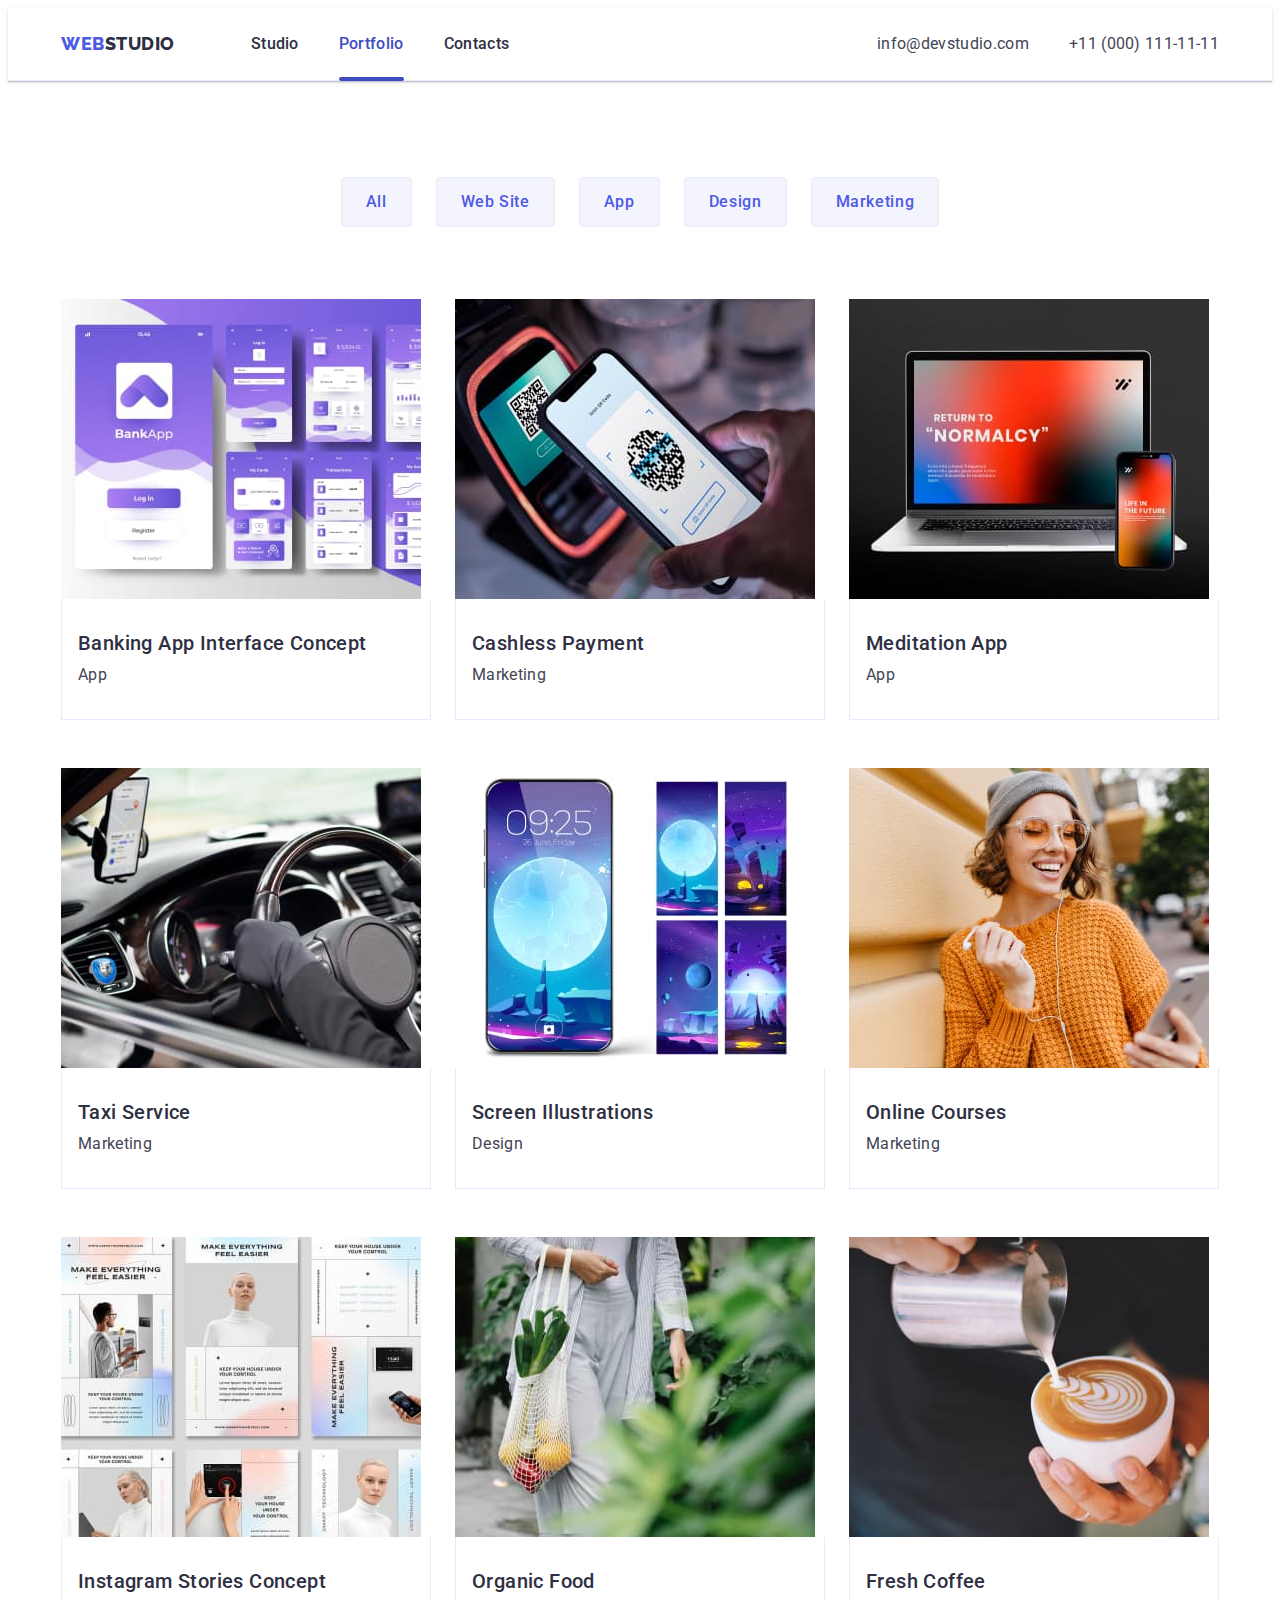
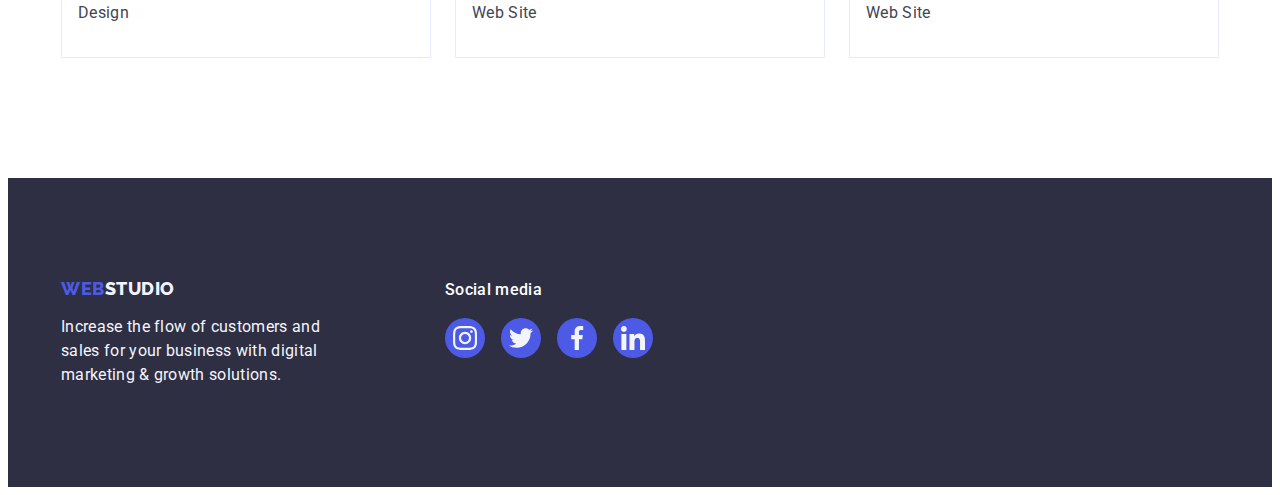
==== portfolio.html @ 090a2a8f "Initial commit" ====
<!DOCTYPE html>
<html lang="en">

<head>
    <meta charset="UTF-8">
    <meta name="viewport" content="width=device-width, initial-scale=1.0">
<link rel="stylesheet" href="https://cdnjs.cloudflare.com/ajax/libs/modern-normalize/2.0.0/modern-normalize.min.css"
    integrity="sha512-4xo8blKMVCiXpTaLzQSLSw3KFOVPWhm/TRtuPVc4WG6kUgjH6J03IBuG7JZPkcWMxJ5huwaBpOpnwYElP/m6wg=="
    crossorigin="anonymous" referrerpolicy="no-referrer">
    <link rel="preconnect" href="https://fonts.googleapis.com">
    <link rel="preconnect" href="https://fonts.gstatic.com" crossorigin>
    <link href="https://fonts.googleapis.com/css2?family=Raleway:wght@800&family=Roboto:wght@400;500;700;900&display=swap"
        rel="stylesheet">
    <title>Portfolio</title>
    <link rel="stylesheet" href="./css/styles.css">
</head>

<body>
    <header class="header-section">
        <div class="div-header container">
       <nav class="page-nav">
            <a class="logo link" href="./index.html">Web<span class="logo-header">Studio</span></a>
        <ul class="list-nav list">
            <li class="link-nav link"><a class="navigation link" href="./index.html">Studio</a></li>
            <li class="link-nav link"><a class="navigation link current" href="./portfolio.html">Portfolio</a></li>
            <li class="link-nav link"><a class="navigation link" href="">Contacts</a></li>
        </ul>
       </nav>
       <address class="page-adress">
        <ul class="list-adress list">
           <li class="link-adress link"><a class="adress link" href="mailto:info@devstudio.com">info@devstudio.com</a></li>
            <li class="link-adress link"><a class="adress link" href="tel:+110001111111">+11 (000) 111-11-11</a></li>
        </ul>
        </address>
        </div>
    </header>
    <main>
        <section class="portfolio-section">
            <div class="portfolio-container container">
        <h1 class="visually-hidden">portfolio</h1>
        <ul class="list-filters list">
            <li class="filter"><button type="button" class="filter-btn">All</button></li>
            <li class="filter"><button type="button" class="filter-btn">Web Site</button></li>
            <li class="filter"><button type="button" class="filter-btn">App</button></li>
            <li class="filter"><button type="button" class="filter-btn">Design</button></li>
            <li class="filter"><button type="button" class="filter-btn">Marketing</button></li>
        </ul>
        <ul class="list-projects list">
            <li class="link-project link">
                <a class="item-link-project link" href=""><div class="img-container"><img src="./images/bankingapp.jpg" alt="design App" width="360" height="300"><p class="text-overlay">14 Stylish and User-Friendly App Design Concepts · Task Manager App · Calorie Tracker App ·
                    Exotic Fruit Ecommerce App ·
                    Cloud Storage App</p></div>
               <div class="div-project"><h2 class="title-project">Banking App Interface Concept</h2>
                <p class="kind-project">App</p></div></a>
            </li>
            <li class="link-project link">
                <a class="item-link-project link" href=""><div class="img-container"><img src="./images/cashlesspayment.jpg" alt="phone near the terminal" width="360" height="300"><p class="text-overlay">14 Stylish and User-Friendly App Design Concepts · Task Manager App · Calorie Tracker App ·
                    Exotic Fruit Ecommerce App ·
                    Cloud Storage App</p></div>
                <div class="div-project"><h2 class="title-project">Cashless Payment</h2>
                <p class="kind-project">Marketing</p></div></a>
            </li>
            <li class="link-project link">
               <a class="item-link-project link" href=""><div class="img-container"><img  src="./images/meditationapp.jpg" alt="computer" width="360" height="300"><p class="text-overlay">14 Stylish and User-Friendly App Design Concepts · Task Manager App · Calorie Tracker App ·
                Exotic Fruit Ecommerce App ·
                Cloud Storage App</p></div>
                <div class="div-project"><h2 class="title-project">Meditation App</h2>
                <p class="kind-project">App</p></div></a>
            </li>
            <li class="link-project link">
                <a class="item-link-project link" href=""><div class="img-container"><img  src="./images/taxiservice.jpg" alt="inside car" width="360" height="300"><p class="text-overlay">14 Stylish and User-Friendly App Design Concepts · Task Manager App · Calorie Tracker App ·
                    Exotic Fruit Ecommerce App ·
                    Cloud Storage App</p></div>
                <div class="div-project"><h2 class="title-project">Taxi Service</h2>
                <p class="kind-project">Marketing</p></div></a>
            </li>
            <li class="link-project link">
                <a class="item-link-project link" href=""><div class="img-container"><img  src="./images/Screenillustrations.jpg" alt="screen phone" width="360" height="300">
                <p class="text-overlay">14 Stylish and User-Friendly App Design Concepts · Task Manager App · Calorie Tracker App ·
                    Exotic Fruit Ecommerce App ·
                    Cloud Storage App</p></div>
                <div class="div-project"><h2 class="title-project">Screen Illustrations</h2>
                <p class="kind-project">Design</p></div></a>
            </li>
            <li class="link-project link">
               <a class="item-link-project link" href=""><div class="img-container"><img  src="./images/onlinecourses.jpg" alt="girl with phone" width="360" height="300">
                <p class="text-overlay">14 Stylish and User-Friendly App Design Concepts · Task Manager App · Calorie Tracker App ·
                    Exotic Fruit Ecommerce App ·
                    Cloud Storage App</p></div>
                <div class="div-project"><h2 class="title-project">Online Courses</h2>
                <p class="kind-project">Marketing</p></div></a>
            </li>
            <li class="link-project link">
                <a class="item-link-project link" href=""><div class="img-container"><img  src="./images/instagramstories.jpg" alt="variants of stories" width="360" height="300">
                <p class="text-overlay">14 Stylish and User-Friendly App Design Concepts · Task Manager App · Calorie Tracker App ·
                    Exotic Fruit Ecommerce App ·
                    Cloud Storage App</p></div>
            <div class="div-project"><h2 class="title-project">Instagram Stories Concept</h2>
                <p class="kind-project">Design</p></div></a>
            </li>
            <li class="link-project link">
                <a class="item-link-project link" href=""><div class="img-container"><img  src="./images/organicfood.jpg" alt="vegetables in a bag" width="360" height="300">
            <p class="text-overlay">14 Stylish and User-Friendly App Design Concepts · Task Manager App · Calorie Tracker App ·
                Exotic Fruit Ecommerce App ·
                Cloud Storage App</p> </div>
                <div class="div-project"><h2 class="title-project">Organic Food</h2>
                <p class="kind-project">Web Site</p></div></a>
            </li>
            <li class="link-project link">
                <a class="item-link-project link" href=""><div class="img-container"><img  src="./images/freshcoffee.jpg" alt="coffe" width="360" height="300">
               <p class="text-overlay">14 Stylish and User-Friendly App Design Concepts · Task Manager App · Calorie Tracker App ·
                    Exotic Fruit Ecommerce App ·
                    Cloud Storage App</p> </div>
                <div class="div-project"><h2 class="title-project">Fresh Coffee</h2>
                <p class="kind-project">Web Site</p></div></a>
            </li>
        </ul>
        </div>
</section>
    </main>
    <footer class="page-footer">
        <div class="div-footer container">
            <div class="div-footer-first">
<a class="logo-footer link" href="./index.html">Web<span class="logo-span">Studio</span></a>
<p class="text-footer">Increase the flow of customers and sales for your business with digital marketing & growth solutions.</p>
</div>
<div class="div-footer-second">
<p class="p-social-media">Social media</p>
<ul class="social-media-list list">
    <li class="social-media-item"><a href="" class="social-media-link"><svg class="social-media" width="24" height="24">
                <use href="./images/icons.svg#instagram 2"></use>
            </svg></a></li>
    <li class="social-media-item"><a href="" class="social-media-link"><svg class="social-media" width="24" height="24">
                <use href="./images/icons.svg#twitter 1"></use>
            </svg></a></li>
    <li class="social-media-item"><a href="" class="social-media-link"><svg class="social-media" width="24" height="24">
                <use href="./images/icons.svg#facebook 1"></use>
            </svg></a></li>
    <li class="social-media-item"><a href="" class="social-media-link"><svg class="social-media" width="24" height="24">
                <use href="./images/icons.svg#linkedin 1"></use>
            </svg></a></li>
</ul>
</div>
</div>
</footer>

    </body>
    
    </html>
---- css/styles.css ----
:root {
    --navyblue: #2E2F42;
    --cloud: #F4F4FD;
    --primary-text-color: #434455;
    --ocean: #404BBF;
    --blue-brand-color: #4D5AE5;
    --white: #fff;
    --btn-text: #e7e9fc;
    --light-slate: #8e8f99;
    --green: #31d0aa;
}
body {
    font-family: "Roboto", sans-serif;
    color: var(--primary-text-color);
    background-color: var(--white);
}

.list {
    list-style: none;
}
.link {
    text-decoration: none;
}

.logo {
    line-height: 1.17;
    text-transform: uppercase;
    font-family:"Raleway", sans-serif;
    font-size: 18px;
    font-weight: 800;
    text-decoration: none;
    letter-spacing: 0.03em;
    color: var(--blue-brand-color);
    margin-right: 76px;
}
.logo-header {
    color: var(--navyblue);
}
img {
    display: block;
}
.container {
    width: 100%;
    max-width: 1158px;
    padding: 0 15px;
    margin: 0 auto;
}
p, h1, h2, h3 {
    margin-top: 0;
    margin-bottom: 0;
}
ul {
    margin-top: 0;
    margin-bottom: 0;
    padding-left: 0;
}
/* Navigation */
.header-section {
   border-bottom: 1px solid #e7e9fc;
   box-shadow: 0px 2px 1px rgba(46, 47, 66, 0.08),
    0px 1px 1px rgba(46, 47, 66, 0.16),
    0px 1px 6px rgba(46, 47, 66, 0.08);
}
.div-header {
    display: flex;
    align-items: center;
    margin: 0 auto;
    justify-content: space-between;
}
.page-adress {
    font-style: normal;
}
.page-nav {
    display: flex;
    align-items: center;
}
.list-nav {
    display: flex;
    align-items: center;
    gap: 40px;
}

.link-nav {
    display: flex;
    list-style: none;
}
.list-adress {
    display: flex;
    align-items: center;
    gap: 40px;
    margin-left: auto;
}
.link-adress {
    list-style: none;

}

.navigation {
    font-weight: 500;
    font-size: 16px;
    text-decoration: none;
    font-size: 16px;
    line-height: 1.5;
    letter-spacing: 0.02em;
    color: var(--navyblue, #2E2F42);
    list-style: none;
    padding: 24px 0;
    margin: 0 auto;
    position: relative;
    transition: color 250ms cubic-bezier(0.4, 0, 0.2, 1);

}
.current {
    position: relative;
    color: var(--ocean);
}
.current::after {
    content:"";
    left: 0;
    position: absolute;
    bottom: -1px;
    height: 4px;
    background-color: var(--ocean);
    border-radius: 2px;
    width: 100%;
}
.navigation:active {
    color: var(--ocean, #404BBF);  
}
.navigation:focus {
    color: var(--ocean, #404BBF)
}

.navigation:hover {
    color: var(--ocean, #404BBF)
}


.adress {
    color: var(--primary-text-color);
    text-decoration: none;
    font-size: 16px;
    line-height: 1.5;
    letter-spacing: 0.02em;
    list-style: none;
    transition: color 250ms cubic-bezier(0.4, 0, 0.2, 1);
}
.adress:active {
    color: var(--ocean, #404BBF);
}
.adress:focus {
    color: var(--ocean, #404BBF);
}
.adress:hover {
    color: var(--ocean, #404BBF)
}

 /* Main Page */

 .page-title {
     color: var(--white);
     font-size: 56px;
     text-align: center;
     line-height: 1.07;
     letter-spacing: 0.02em;
     max-width: 496px;
     margin: 0 auto;
 }
 .main-page-section {
    background-color: var(--navyblue);
     background-image: linear-gradient(rgba(46, 47, 66, 0.7), rgba(46, 47, 66, 0.7)), url(../images/people-office.jpg);
    background-repeat: no-repeat;
    background-position: center;
    background-size: cover;
    padding: 188px 0;
    max-width: 1440px;
    margin: 0 auto;
 }

 .button-order {
     color: var(--white);
     background-color: var(--blue-brand-color);
     font-size: 16px;
     cursor: pointer;
     text-shadow: 0px 4px 4px 0px rgba(0, 0, 0, 0.15);
     font-family: "Roboto", sans-serif;
     font-weight: 500;
     line-height: 1.5;
     letter-spacing: 0.04em;
     display: block;
     min-width: 169px;
     height: 56px;
     border: none;
     border-radius: 4px;
     margin: 0 auto;
     margin-top: 48px;
     transition: background-color 250ms cubic-bezier(0.4, 0, 0.2, 1);
 }

 .button-order:active {
     background-color: var(--ocean);
 }

 .button-order:focus {
     background-color: var(--ocean);
 }
 .button-order:hover {
    background-color: var(--ocean);
 }

/* Advantages */
.advantage-section {
    padding: 120px 0;
    margin: 0 auto;
}
.icon-adv {
    display: flex;
    align-items: center;
    justify-content: center;
    height: 112px;
    border-radius: 4px;
    background-color: #f4f4fd;
    margin-bottom: 8px;
}
.visually-hidden {
    position: absolute;
    width: 1px;
    height: 1px;
    margin: -1px;
    border: 0;
    padding: 0;
    white-space: nowrap;
    clip-path: inset(100%);
    clip: rect(0 0 0 0);
    overflow: hidden;
}

.advantage {
    color: var(--navyblue);
    font-size: 20px;
    font-weight: 500;
    line-height: 1.2;
    letter-spacing: 0.02em;
}
.description-adv {
   font-size: 16px;
    line-height: 1.5;
    letter-spacing: 0.02em; 
    text-align: left;
}

.title-doing, .team, .member, .profession {
    text-align: center;
}
.list-advantages{
    list-style: none;
    text-align: left;
    display: flex;
    gap: 24px;
}
 .item-advantage {
    width: calc((100% - 72px) / 4);
 }
 .advantage {
    margin-bottom: 8px;
 }

/* Doing */

.doing-section {
    margin: 0 auto;
    padding-bottom: 120px;
}
.title-doing {
    color:var(--navyblue);
    font-size: 36px;
    font-weight: 700;
    line-height: 1.11;
    letter-spacing: 0.02em;
    text-transform: capitalize;
    margin-bottom: 72px;
}
.list-doing {
    display: flex;
    gap: 24px;
}
.doing {
    width: calc((100% - 48px) / 3);
}

/* Team */

.title-team {
    color:var(--navyblue);
    font-size: 36px;
    font-weight: 700;
    line-height: 1.11;
    letter-spacing: 0.02em;
    text-transform: capitalize;
    margin-bottom: 72px;
}
.member {
    color: var(--navyblue);
    font-size: 20px;
    font-weight: 500;
    line-height: 1.2;
    letter-spacing: 0.02em;
    text-align: center;
    margin-bottom: 8px;
}
.team {
    background-color: var(--cloud);
    padding: 120px 0;
    margin: 0 auto;
}
.photo-member {
    background-color: var(--white);
    width: calc((100% - 72px) / 4);
    border-radius: 0px 0px 4px 4px;
    margin: 0 auto;
    min-width: 264px;
    box-shadow: 0px 1px 6px rgba(46, 47, 66, 0.08),
        0px 1px 1px rgba(46, 47, 66, 0.16),
        0px 2px 1px rgba(46, 47, 66, 0.08);
}
.profession {
   font-size: 16px;
    line-height: 1.5;
    letter-spacing: 0.02em; 
    text-align: center;
    margin-bottom: 8px;
}
.social-icons-list {
    display: flex;
    justify-content: center;
    gap: 24px;
}
.social-icons-item {
    width: 40px;
    height: 40px;
    
}
.social-icons-link {
    width: 100%;
    height: 100%;
    border-radius: 50%;
    display: flex;
    align-items: center;
    background-color: var(--blue-brand-color);
    justify-content: center;
    transition: background-color 250ms cubic-bezier(0.4, 0, 0.2, 1);
}
.social-icons-link:hover {
    background-color: var(--ocean);
}
.social-icons-link:focus {
    background-color: var(--ocean);
}
.social-icon {
    fill: var(--cloud);
}

.list-team {
    display: flex;
    gap: 24px;
}
.member-div {
    
    width: 264px;
    padding: 32px 0;

}
/* Customers */
.customers {
    margin: 0 auto;
    padding: 120px 0;
}

.title-customers {
    color: var(--navyblue);
    font-size: 36px;
    font-weight: 700;
    line-height: 1.11;
    letter-spacing: 0.02em;
    text-transform: capitalize;
    margin-bottom: 72px;
    text-align: center;
}
.customers-list {
    display: flex;
    gap: 24px;
}
.customers-item {
    width: calc((100% - 120px) / 6);
    height: 88px;
    transition: border-color 250ms cubic-bezier(0.4, 0, 0.2, 1),
        color 250ms cubic-bezier(0.4, 0, 0.2, 1);
}
.customer-link {
    border: 1px solid #8e8f99;
    width: 100%;
    height: 100%;
    display: flex;
    border-radius: 4px;
    align-items: center;
    justify-content: center;
    color: var(--light-slate);
    transition: border-color 250ms cubic-bezier(0.4, 0, 0.2, 1),
        color 250ms cubic-bezier(0.4, 0, 0.2, 1);
}

.customer-link:is(:hover, :focus) .customers-icon {
    color: var(--ocean);
    
}
.customer-link:hover {
    border-color: var(--ocean);
    color: var(--ocean);
}
.customer-link:focus {
    border-color: var(--ocean);
    color: var(--ocean);
}
.customers-icon {
    fill: currentColor;
    
}
/* Footer */
.page-footer {
    background-color: var(--navyblue);
    padding: 100px 0;
}
.div-footer {
display: flex;
align-items: baseline;
}
.div-footer-first {
    margin-right:120px;
}
.div-footer-second {

}
.text-footer {
    color: var(--cloud, #F4F4FD);
    font-size: 16px;
    letter-spacing: 0.02em;
    line-height: 1.5;
    text-align: left;
    max-width: 264px;
}
.logo-footer {
line-height: 1.17;
    text-transform: uppercase;
    font-family: "Raleway", sans-serif;
    font-size: 18px;
    font-weight: 800;
    text-decoration: none;
    letter-spacing: 0.03em;
    color: var(--blue-brand-color);
    display: inline-block;
    margin-bottom: 16px;
}
.logo-span {
    color: var(--cloud);
    line-height: 1.17;
    text-transform: uppercase;
    font-family:"Raleway", sans-serif;
    font-size: 18px;
    font-weight: 800;
    text-decoration: none;
    letter-spacing: 0.03em;
}
.p-social-media {
    font-weight: 500;
    font-size: 16px;
    line-height: 1.5;
    letter-spacing: 0.02em;
    color:var(--white);
    margin-bottom: 16px;
}
.social-media-list {
    display: flex;
    justify-content: center;
    gap: 16px;
}

.social-media-item {
    width: 40px;
    height: 40px;

}

.social-media-link {
    width: 100%;
    height: 100%;
    border-radius: 50%;
    display: flex;
    align-items: center;
    background-color: var(--blue-brand-color);
    justify-content: center;
    transition: background-color 250ms cubic-bezier(0.4, 0, 0.2, 1);
}

.social-media-link:hover {
    background-color: var(--green);
}

.social-media-link:focus {
    background-color: var(--green);
}

.social-media {
    fill: var(--cloud);
}


/* Portfolio */
.portfolio-section {
    padding-top: 96px;
    padding-bottom: 120px;
    margin: 0 auto;
}
.filter-btn {
    color: var(--blue-brand-color, #4D5AE5);
    background-color: var(--cloud, #F4F4FD);
    font-family: "Roboto", sans-serif;
    font-size: 16px;
    font-weight: 500;
    line-height: 1.5;
    letter-spacing: 0.04em;
    cursor: pointer;
    padding: 12px 24px;
    border: 1px solid var(--btn-text);
    border-radius: 4px;
    transition: color 250ms cubic-bezier(0.4, 0, 0.2, 1), background-color 250ms cubic-bezier(0.4, 0, 0.2, 1),
        border-color 250ms cubic-bezier(0.4, 0, 0.2, 1),
        box-shadow 250ms cubic-bezier(0.4, 0, 0.2, 1);
 
}
.filter-btn:active {
    background-color: var(--ocean, #404BBF);
    color: var(--white, #FFF);
    border: 1px solid transparent;
    box-shadow: 0px 3px 1px rgba(0, 0, 0, 0.1), 0px 2px 1px rgba(0, 0, 0, 0.08), 0px 2px 2px rgba(0, 0, 0, 0.12);

}
.filter-btn:hover {
    background-color: var(--ocean, #404BBF);
    color: var(--white, #FFF);
    border: 1px solid transparent;
    box-shadow: 0px 3px 1px rgba(0, 0, 0, 0.1), 0px 2px 1px rgba(0, 0, 0, 0.08), 0px 2px 2px rgba(0, 0, 0, 0.12);
}
.filter-btn:focus {
    background-color: var(--ocean, #404BBF);
    color: var(--white, #FFF);
    border: 1px solid transparent;
    box-shadow: 0px 3px 1px rgba(0, 0, 0, 0.1), 0px 2px 1px rgba(0, 0, 0, 0.08), 0px 2px 2px rgba(0, 0, 0, 0.12);
}
.list-filters {
    list-style: none;
    display: flex;
    justify-content: center;
    gap: 24px;
    margin-bottom: 72px;
}
.list-projects {
    list-style: none;
    display: flex;
    column-gap: 24px;
    flex-wrap: wrap;
    row-gap: 48px;  
}
.link-project {
    width: calc((100% - 48px) / 3);
}
.item-link-project {
    display: block;
    transition: box-shadow 250ms cubic-bezier(0.4, 0, 0.2, 1);
}
.item-link-project:focus .kind-project {
    transform: translateY(0%);
}
.item-link-project:hover .kind-project {
    transform: translateY(0%);
}
.item-link-project:hover{
    box-shadow: 0px 2px 1px 0px rgba(46, 47, 66, 0.08), 0px 1px 1px 0px rgba(46, 47, 66, 0.16), 0px 1px 6px 0px rgba(46, 47, 66, 0.08);
}
.item-link-project:focus {
    box-shadow: 0px 2px 1px 0px rgba(46, 47, 66, 0.08), 0px 1px 1px 0px rgba(46, 47, 66, 0.16), 0px 1px 6px 0px rgba(46, 47, 66, 0.08);
}
.img-container {
    position: relative;
    overflow: hidden;
}
.text-overlay {
    position: absolute;
    top: 0;
    font-size: 16px;
    line-height: 1.5;
    letter-spacing: 0.02em;
    color: var(--cloud);
    padding: 40px 32px;
    background-color: #4d5ae5;
    height: 100%;
    width: 100%;
    transform: translateY(100%);
    transition: transform 250ms cubic-bezier(0.4, 0, 0.2, 1);
}
.item-link-project:hover .text-overlay {
    transform: translateY(0);
}
.item-link-project:focus .text-overlay {
    transform: translateY(0);
}
.div-project {
    padding: 32px 16px;
    border: 1px solid #e7e9fc;
    border-top: none;

}
.title-project {
    text-align: left;
    font-size: 20px;
    font-weight: 500;
    line-height: 1.2;
    letter-spacing: 0.02em;
    color: var(--navyblue, #2E2F42);
    margin-bottom: 8px;
}
.kind-project {
    text-align: left;
    font-size: 16px;
    line-height: 1.5;
    letter-spacing: 0.02em;
    color: var(--primary-text-color);
}

/* Modal */
.backdrop {
    position: fixed;
    top: 0;
    left: 0;
    width: 100%;
    height: 100%;
    background-color: rgba(46, 47, 66, 0.4);
    transition: opacity 250ms cubic-bezier(0.4, 0, 0.2, 1),
        visibility 250ms cubic-bezier(0.4, 0, 0.2, 1);

}
.is-hidden {
    visibility: hidden;
    opacity: 0;
    pointer-events: none;
}
.modal {
    position: absolute;
    top: 50%;
    left: 50%;
    transform: translate(-50%, -50%);
    width: 408px;
    min-height: 584px;
    background-color:#fcfcfc;
    box-shadow: 0px 1px 1px rgba(0, 0, 0, 0.14),
    0px 1px 3px rgba(0, 0, 0, 0.12),
    0px 2px 1px rgba(0, 0, 0, 0.2);
    border-radius: 4px;
    transition: transform 250ms cubic-bezier(0.4, 0, 0.2, 1);
}
.modal-close-button {
    position: absolute;
    top: 24px;
    right: 24px;
    width: 24px;
    height: 24px;
    border-radius: 50%;
    display: flex;
    align-items: center;
    justify-content: center;
    background-color: var(--btn-text);
    border: 1px solid rgba(0, 0, 0, 0.1);
    padding: 0;
    cursor: pointer;
    transition: background-color 250ms cubic-bezier(0.4, 0, 0.2, 1),
        border 250ms cubic-bezier(0.4, 0, 0.2, 1);

}
.modal-close-button:hover {
    background-color: var(--ocean);
    border: none;
}
.modal-close-button:focus {
    background-color: var(--ocean);
    border: none;
}
.close-button-icon {
width: 8px;
height: 8px;
transition: fill 250ms cubic-bezier(0.4, 0, 0.2, 1);
}
.modal-close-button:is(:hover, :focus) .close-button-icon {
fill: #ffffff;
}
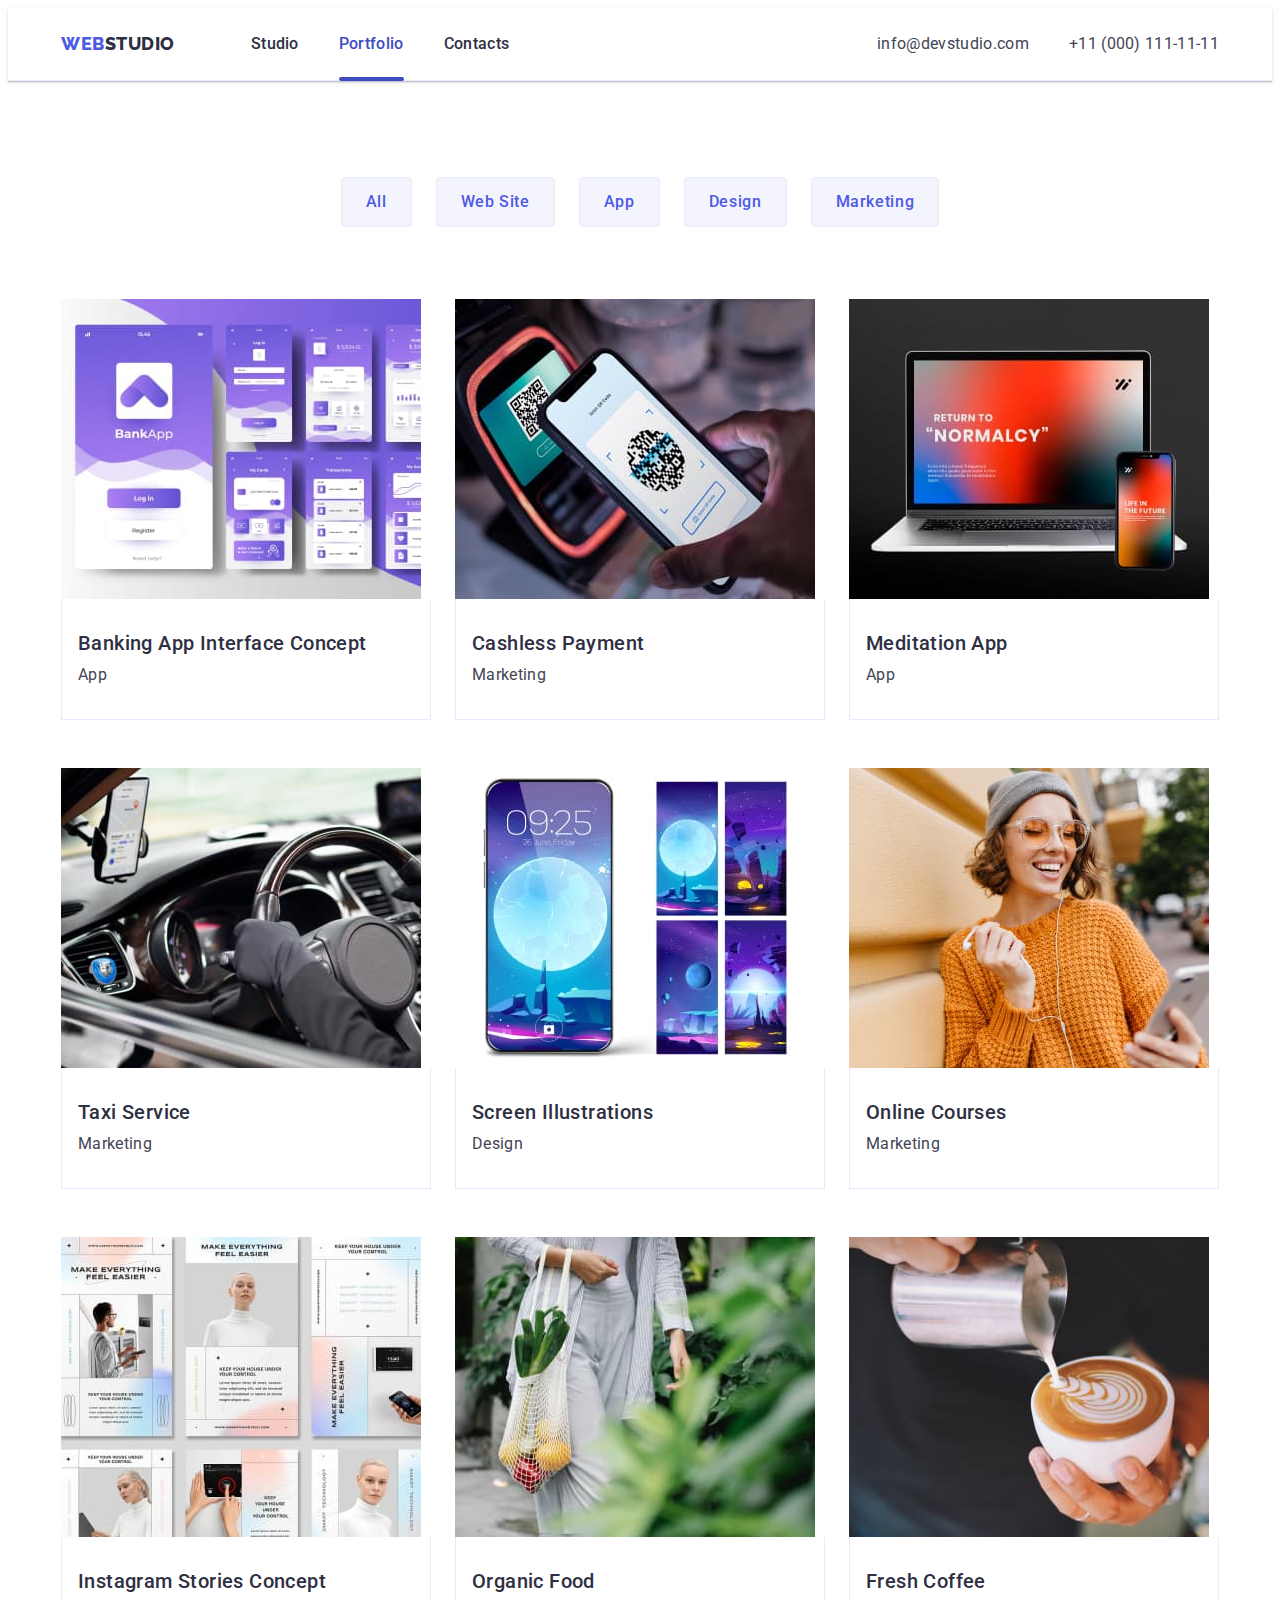
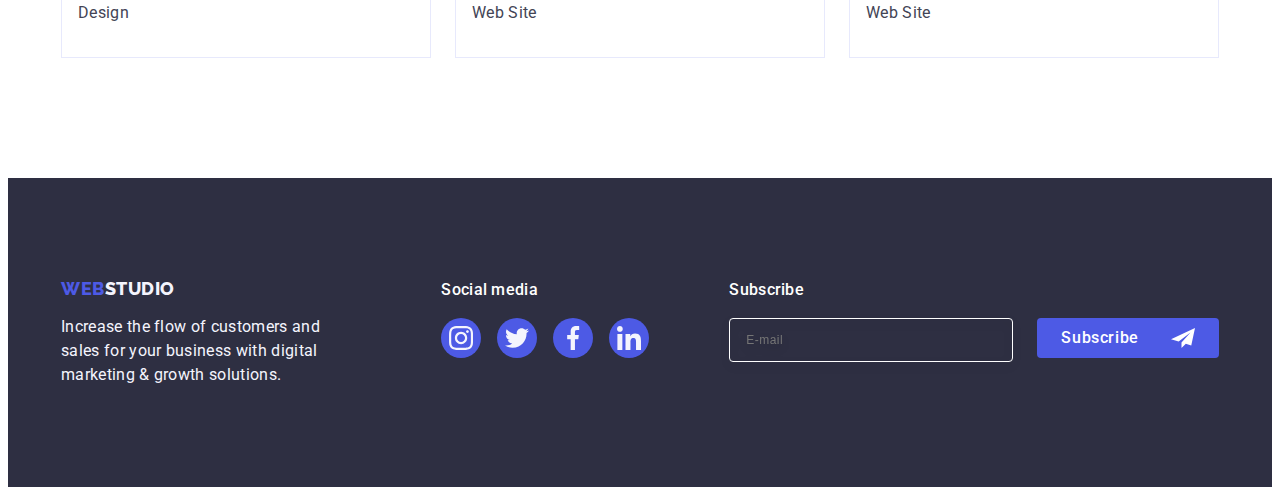
==== commit d3eeae3f: "goit-markup-hw-05" ====
--- a/portfolio.html
+++ b/portfolio.html
@@ -141,6 +141,18 @@
             </svg></a></li>
 </ul>
 </div>
+<div class="div-footer-third">
+    <p class="title-subscribe-form">Subscribe</p>
+    <form class="subscribe-form">
+        <label class="label-subscribe">
+            <input class="input-subscribe" type="email" name="user_email" placeholder="E-mail">
+        </label>
+        <button class="subscribe-btn" type="submit">Subscribe <svg class="subscribe-icon" width="24" height="24">
+                <use href="./images/icons.svg#icon send"></use>
+            </svg> </button>
+    </form>
+
+</div>
 </div>
 </footer>
 
--- a/css/styles.css
+++ b/css/styles.css
@@ -512,7 +512,66 @@
 .social-media {
     fill: var(--cloud);
 }
-
+.title-subscribe-form {
+    color: var(--white, #FFF);
+    margin-bottom: 16px;
+    font-weight: 500;
+    font-size: 16px;
+    line-height: 1.5;
+    letter-spacing: 0.02em;
+    
+}
+.div-footer-third {
+margin-left: 80px;
+}
+.subscribe-form {
+    display: flex;
+    gap: 24px;
+}
+.label-subscribe {
+    
+}
+.input-subscribe {
+height: 40px;
+width: 264px;
+border: 1px solid #ffffff;
+border-radius: 4px;
+filter: drop-shadow(0px 4px 4px rgba(0, 0, 0, 0.15));
+background-color: transparent;
+color: var(--white, #FFF);
+font-size: 12px;
+font-weight: 400;
+line-height: 1.5;
+letter-spacing: 0.04em;
+padding-left: 16px;
+}
+.placeholder {
+    color: var(--white, #FFF);
+}
+.subscribe-btn {
+    display: flex;
+    min-width: 165;
+    height: 40px;
+    padding: 8px 24px;
+    justify-content: center;
+    align-items: center;
+    gap: 16px;
+    border-radius: 4px;
+    background-color: var(--iris, #4D5AE5);
+    border: none;
+    color: var(--white, #FFF);
+    text-align: center;
+    font-family: Roboto;
+    font-size: 16px;
+    font-weight: 500;
+    line-height: 1.5;
+    letter-spacing: 0.04em;
+    cursor: pointer;
+}
+.subscribe-icon {
+margin-left: 16px;
+fill: var(--white);
+}
 
 /* Portfolio */
 .portfolio-section {
